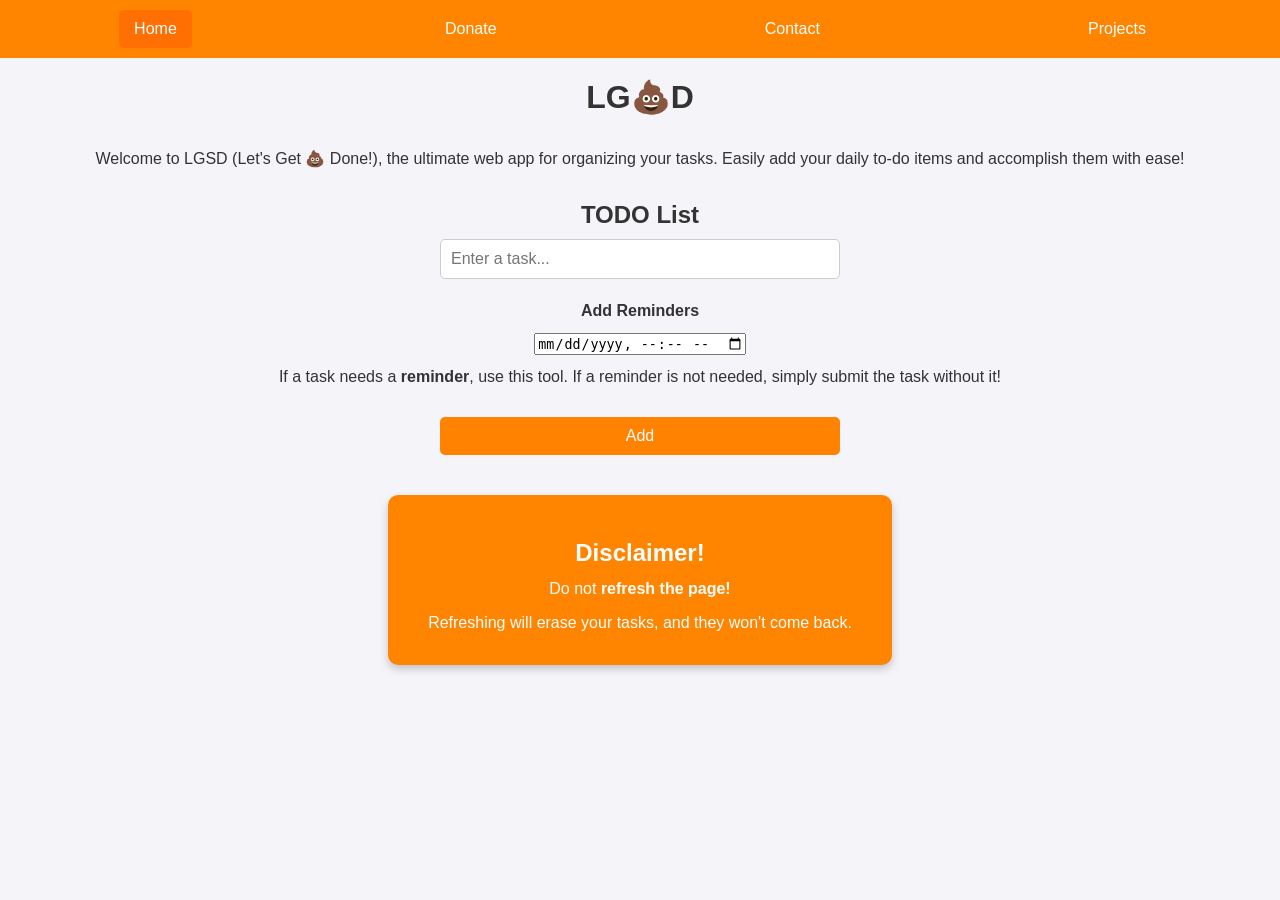
==== index.html @ 5c966602 "Update index.html" ====
<!DOCTYPE html>
<html lang="en">
<head>
    <meta charset="UTF-8">
    <meta name="viewport" content="width=device-width, initial-scale=1.0">
    <title>LGSD</title>
    <link rel="stylesheet" href="style.css">
    <link rel="icon" href="favicon.ico">
</head>
<body>
    <!-- Navigation bar -->
    <div class="topnav">
        <a class="active" href="index.html">Home</a>
        <a href="#donate">Donate</a>
        <a href="#contact">Contact</a>
        <a href="#project">Projects</a>
    </div>

    <!-- Header -->
    <h1>LG&#128169;D</h1>
    <p>Welcome to LGSD (Let's Get &#128169; Done!), the ultimate web app for organizing your tasks. Easily add your daily to-do items and accomplish them with ease!</p>
    
    <!-- Task input section -->
    <h2>TODO List</h2>
    <input type="text" id="new-task" placeholder="Enter a task..." aria-label="New task input">
    <p><strong>Add Reminders</strong></p>
    <input type="datetime-local" id="reminder-time" placeholder="Set a reminder">
    <p>If a task needs a <strong>reminder</strong>, use this tool. If a reminder is not needed, simply submit the task without it!</p>
    <br />
    <button id="add-task" aria-label="Add new task">Add</button>
    <ul id="task-list">
        <!-- Task items will be dynamically inserted here -->
    </ul>

    <!-- Disclaimer Section -->
    <div class="disclaimer">
        <h3>Disclaimer!</h3>
        <p>Do not <b>refresh the page!</b></p> 
        <br />
        <p>Refreshing will erase your tasks, and they won't come back.</p>
    </div>

    <!-- JavaScript -->
    <script src="script.js"></script>
</body>
</html>
---- style.css ----
/* General Styles */

body {
  font-family: Roboto, sans-serif;
  background-color: #f4f4f9;
  color: #333;
  margin: 0;
  padding: 0;
  display: flex;
  flex-direction: column;
  align-items: center;
  min-height: 100vh;
}

/* Navigation Bar */
.topnav {
  width: 100%;
  background-color: #ff8400;
  overflow: hidden;
  display: flex;
  justify-content: space-around;
  padding: 10px 0;
}

.topnav a {
  color: white;
  text-decoration: none;
  font-size: 16px;
  padding: 10px 15px;
  border-radius: 5px;
}

.topnav a.active,
.topnav a:hover {
  background-color: #ff6f01;
}

/* Header */
h1 {
  font-size: 2rem;
  margin-top: 20px;
  text-align: center;
}

h2 {
  font-size: 1.5rem;
  margin-top: 20px;
  text-align: center;
}

h3 {
  font-size: 1.2rem;
  margin-top: 20px 0 10px;
  text-align: center;
}

/* Description */
p {
  font-size: 1rem;
  margin: 10px 20px;
  text-align: center;
  line-height: 1.5;
}

/* Task Input Section */
h2 {
  font-size: 1.5rem;
  margin: 20px 0 10px;
}

input[type="text"] {
  width: calc(100% - 40px);
  max-width: 400px;
  padding: 10px;
  font-size: 1rem;
  border: 1px solid #ccc;
  border-radius: 5px;
  margin-bottom: 10px;
  box-sizing: border-box;
}

button#add-task {
  display: block;
  background-color: #FF8300;
  color: white;
  font-size: 1rem;
  padding: 10px 15px;
  border: none;
  border-radius: 5px;
  cursor: pointer;
  margin-bottom: 20px;
  width: calc(100% - 40px);
  max-width: 400px;
}

button#add-task:hover {
  background-color: #e78a00;
}

/* Task List */
ul#task-list {
  list-style: none;
  padding: 0;
  margin: 0;
  width: calc(100% - 40px);
  max-width: 400px;
}

ul#task-list li {
  display: flex;
  justify-content: space-between;
  align-items: center;
  background-color: #fff;
  margin-bottom: 10px;
  padding: 10px 15px;
  border-radius: 5px;
  box-shadow: 0 2px 4px rgba(0, 0, 0, 0.1);
}

ul#task-list li span {
  font-size: 1rem;
}

ul#task-list li button.delete-btn {
  background-color: #FF5C5C;
  color: white;
  border: none;
  border-radius: 5px;
  padding: 5px 10px;
  font-size: 0.9rem;
  cursor: pointer;
}

ul#task-list li button.delete-btn:hover {
  background-color: #ff504d;
}

/* Disclaimer */
.disclaimer {
  background-color: #FF8400; /* Orange background */
  color: white; /* White text */
  padding: 20px; /* Space inside the box */
  margin: 20px auto; /* Centered with margin from other elements */
  max-width: 600px; /* Restrict maximum width for readability */
  border-radius: 10px; /* Rounded corners */
  box-shadow: 0 4px 8px rgba(0, 0, 0, 0.2); /* Subtle shadow for depth */
  text-align: center; /* Center-align the text */
  font-size: 1rem; /* Text size */
}

.disclaimer h3 {
  font-size: 1.5rem; /* Larger font size for the title */
  margin-bottom: 10px; /* Add spacing below the title */
}

.disclaimer p {
  font-size: 1rem;
  line-height: 1.5; /* Increase line spacing for readability */
}

/* Mobile-Friendly Adjustments */
@media (max-width: 768px) {
  h1 {
    font-size: 1.8rem;
  }

  p {
    font-size: 0.9rem;
    margin: 10px 15px;
  }

  input[type="text"],
  button#add-task {
    width: calc(100% - 30px);
  }

  ul#task-list li {
    flex-direction: column;
    align-items: flex-start;
  }

  ul#task-list li button.delete-btn {
    margin-top: 10px;
    align-self: flex-end;
  }
  
}
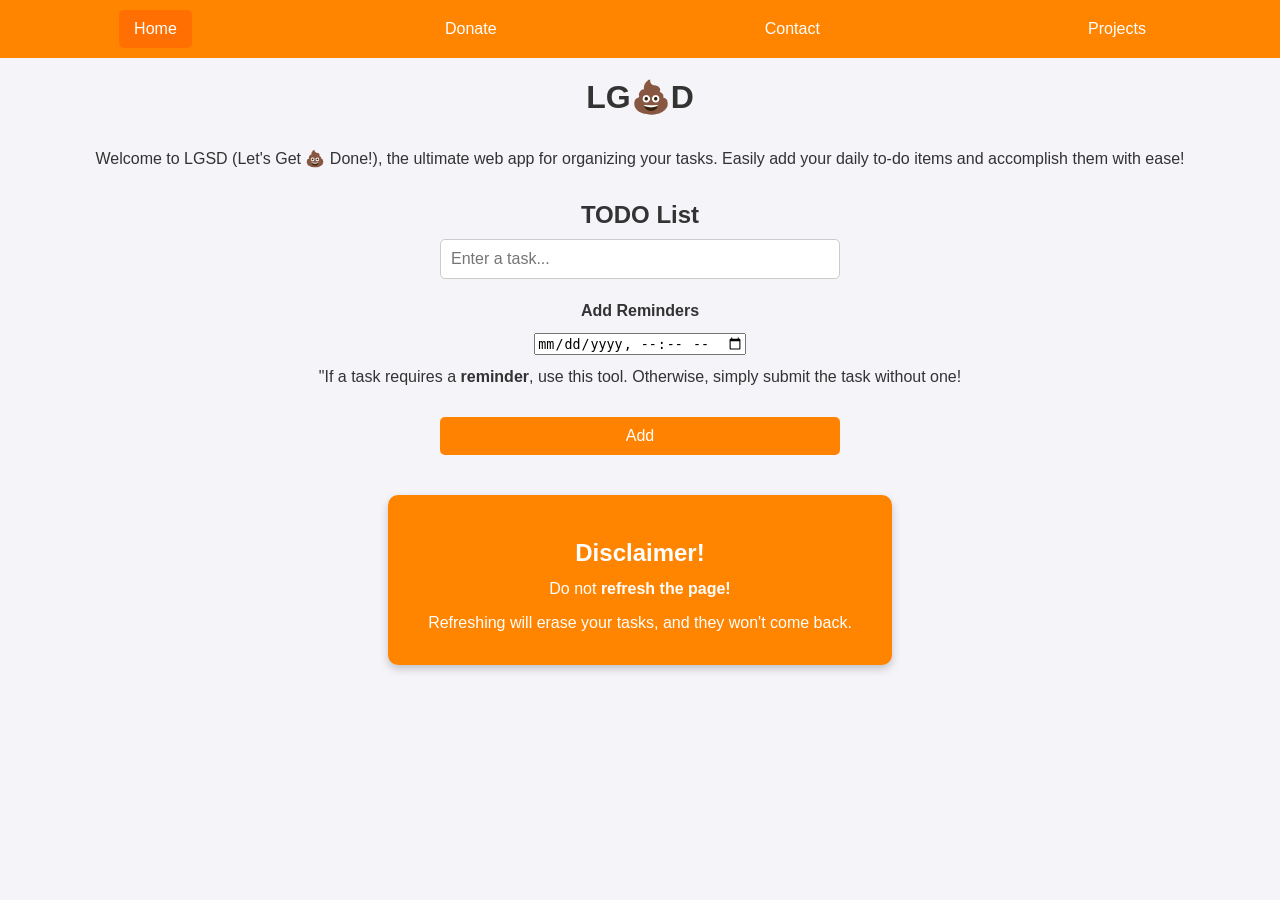
==== commit 779023c6: "Update index.html" ====
--- a/index.html
+++ b/index.html
@@ -25,7 +25,7 @@
     <input type="text" id="new-task" placeholder="Enter a task..." aria-label="New task input">
     <p><strong>Add Reminders</strong></p>
     <input type="datetime-local" id="reminder-time" placeholder="Set a reminder">
-    <p>If a task needs a <strong>reminder</strong>, use this tool. If a reminder is not needed, simply submit the task without it!</p>
+    <p>"If a task requires a <strong>reminder</strong>, use this tool. Otherwise, simply submit the task without one!</p>
     <br />
     <button id="add-task" aria-label="Add new task">Add</button>
     <ul id="task-list">
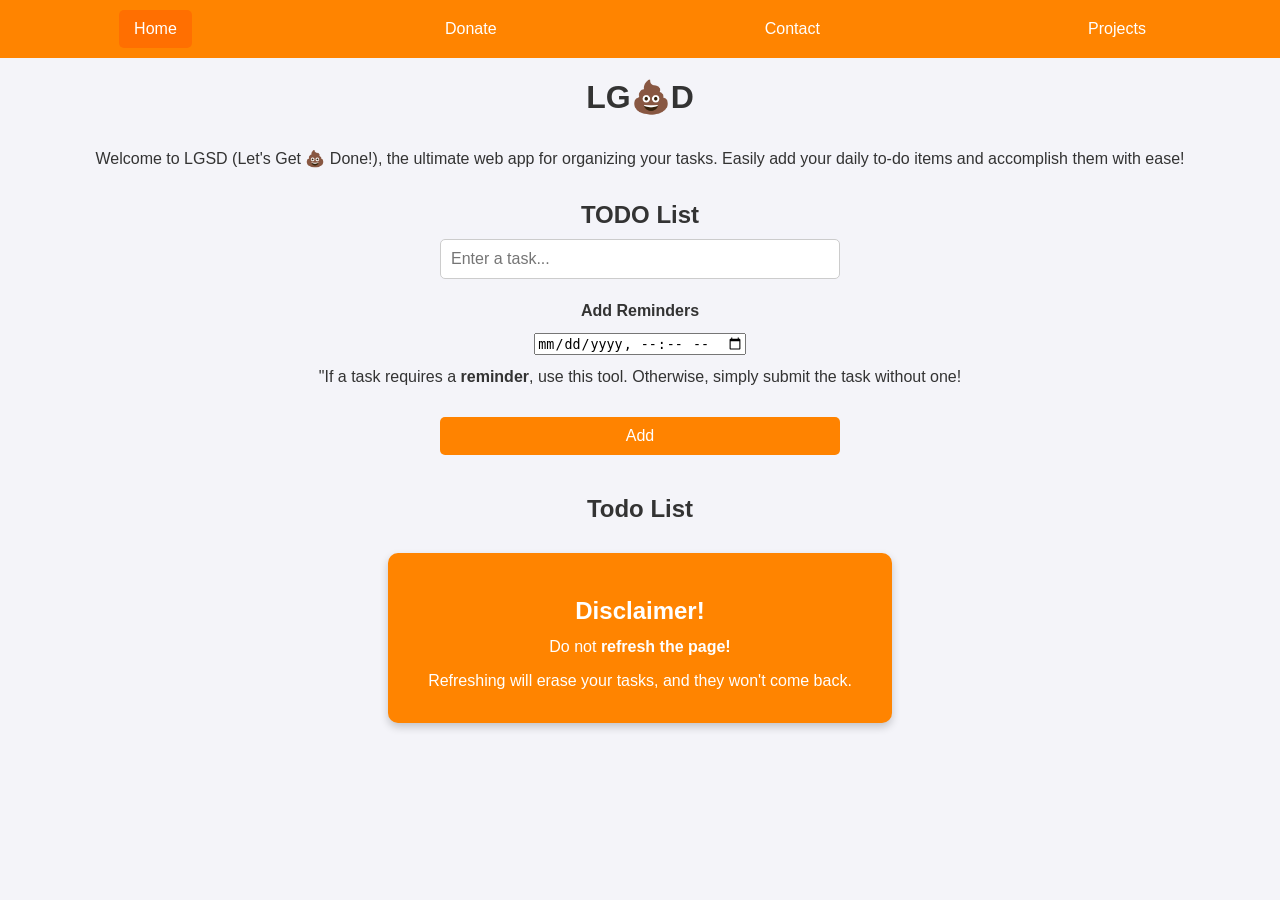
==== commit 04305d3a: "Update index.html" ====
--- a/index.html
+++ b/index.html
@@ -31,7 +31,11 @@
     <ul id="task-list">
         <!-- Task items will be dynamically inserted here -->
     </ul>
-
+    <!--Task Script-->
+    <h2>Todo List</h2>
+    <!-- JavaScript -->
+    <script src="script.js"></script>
+ 
     <!-- Disclaimer Section -->
     <div class="disclaimer">
         <h3>Disclaimer!</h3>
@@ -39,8 +43,5 @@
         <br />
         <p>Refreshing will erase your tasks, and they won't come back.</p>
     </div>
-
-    <!-- JavaScript -->
-    <script src="script.js"></script>
 </body>
 </html>
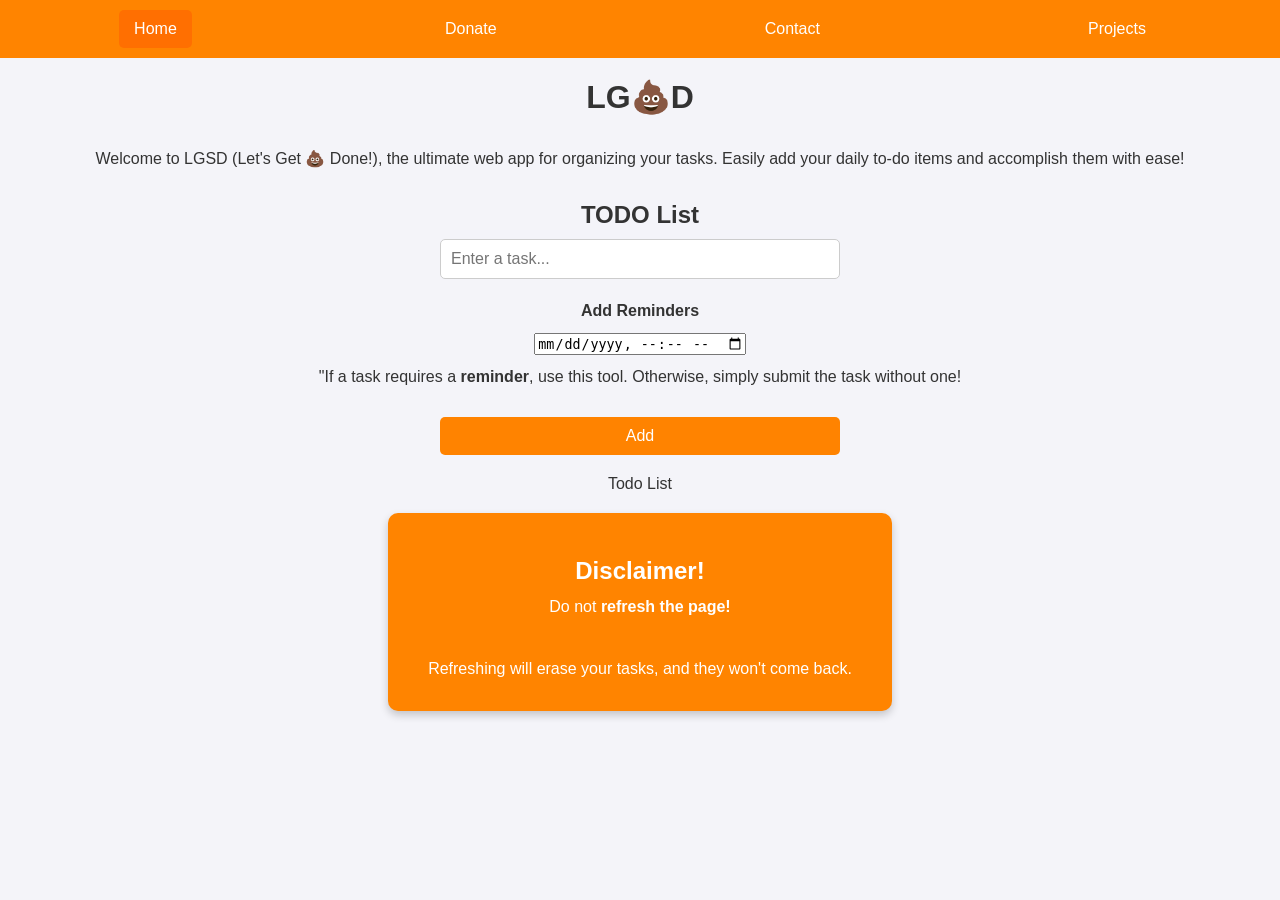
==== commit 7671ed37: "Update index.html" ====
--- a/index.html
+++ b/index.html
@@ -31,17 +31,16 @@
     <ul id="task-list">
         <!-- Task items will be dynamically inserted here -->
     </ul>
-    <!--Task Script-->
+    <div class="taskList"
     <h2>Todo List</h2>
     <!-- JavaScript -->
     <script src="script.js"></script>
+    </div>
  
     <!-- Disclaimer Section -->
     <div class="disclaimer">
         <h3>Disclaimer!</h3>
-        <p>Do not <b>refresh the page!</b></p> 
-        <br />
-        <p>Refreshing will erase your tasks, and they won't come back.</p>
+        <p>Do not <b>refresh the page!</b></p> <BR> <p>Refreshing will erase your tasks, and they won't come back.</p>
     </div>
 </body>
 </html>
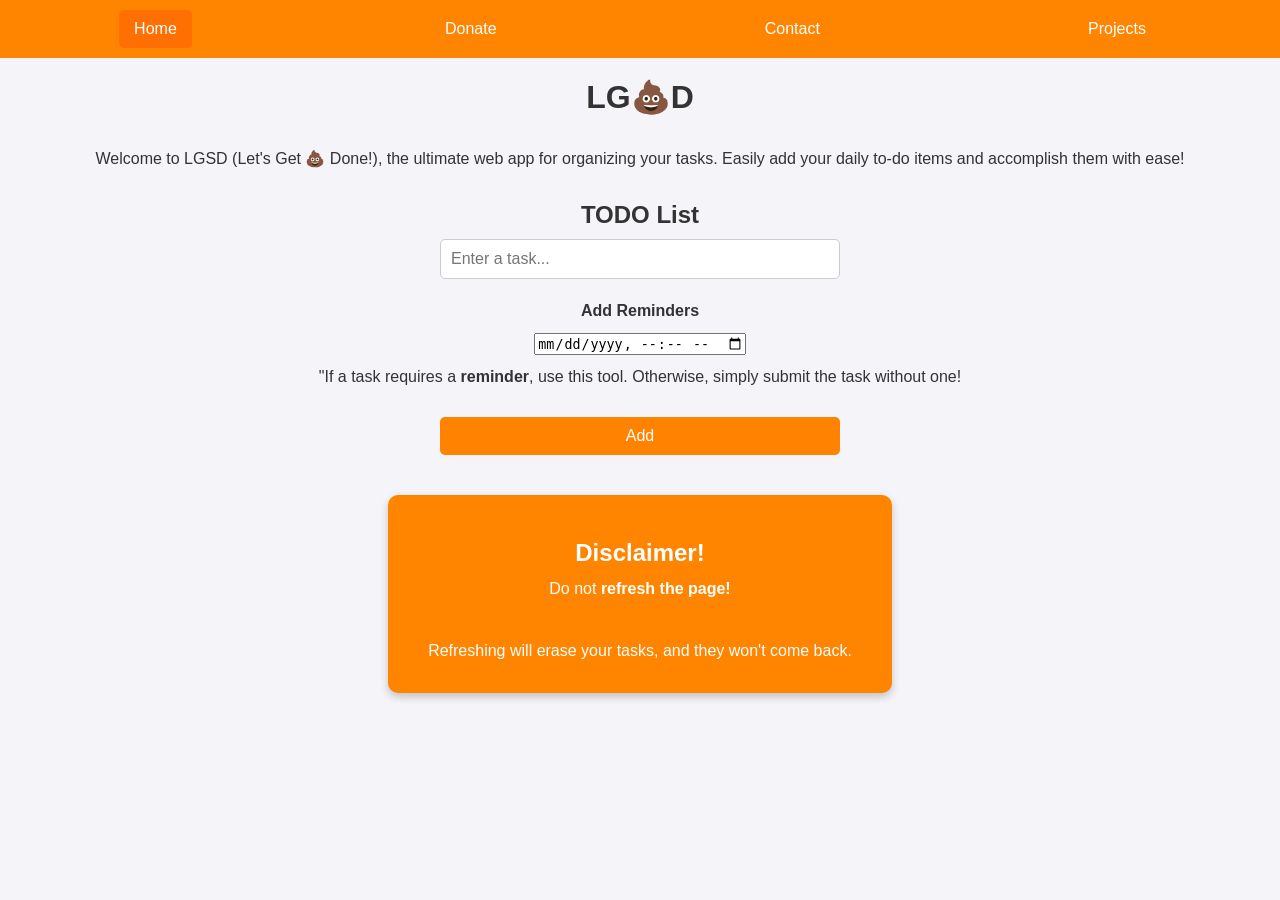
==== commit 68480802: "Update index.html" ====
--- a/index.html
+++ b/index.html
@@ -31,8 +31,8 @@
     <ul id="task-list">
         <!-- Task items will be dynamically inserted here -->
     </ul>
-    <div class="taskList"
-    <h2>Todo List</h2>
+    
+    <div class="taskList">
     <!-- JavaScript -->
     <script src="script.js"></script>
     </div>
--- a/style.css
+++ b/style.css
@@ -97,6 +97,15 @@
   background-color: #e78a00;
 }
 
+/* task div */
+.taskList {
+  background-colo: #E4C045;
+  padding: 0;
+  margin: 0;
+  width: calc(100% - 40px);
+  max-width: 400px;
+}
+  
 /* Task List */
 ul#task-list {
   list-style: none;
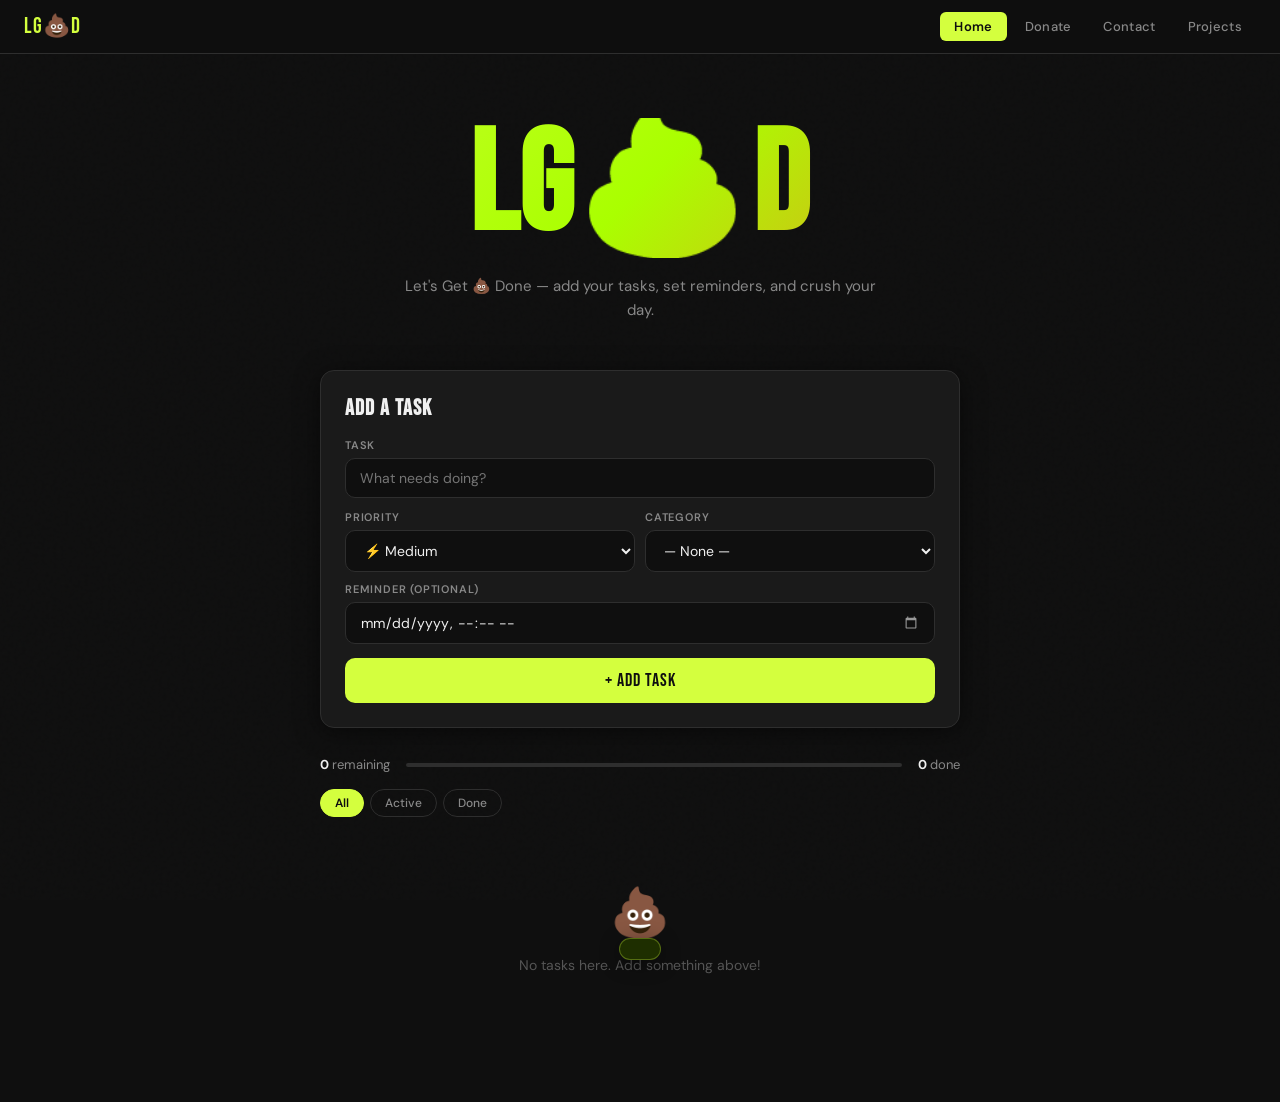
==== commit c28a23c8: "Update index.html" ====
--- a/index.html
+++ b/index.html
@@ -1,46 +1,730 @@
 <!DOCTYPE html>
 <html lang="en">
 <head>
-    <meta charset="UTF-8">
-    <meta name="viewport" content="width=device-width, initial-scale=1.0">
-    <title>LGSD</title>
-    <link rel="stylesheet" href="style.css">
-    <link rel="icon" href="favicon.ico">
+  <meta charset="UTF-8">
+  <meta name="viewport" content="width=device-width, initial-scale=1.0">
+  <title>LG💩D — Let's Get It Done</title>
+  <link rel="preconnect" href="https://fonts.googleapis.com">
+  <link href="https://fonts.googleapis.com/css2?family=Bebas+Neue&family=DM+Sans:wght@400;500;600&display=swap" rel="stylesheet">
+  <style>
+    /* ── Reset & Variables ─────────────────────────────── */
+    *, *::before, *::after { box-sizing: border-box; margin: 0; padding: 0; }
+
+    :root {
+      --bg:       #0f0f0f;
+      --surface:  #1a1a1a;
+      --border:   #2e2e2e;
+      --accent:   #d4ff3e;
+      --accent2:  #ff6b35;
+      --muted:    #555;
+      --text:     #f0f0f0;
+      --subtext:  #888;
+      --done-bg:  #1c2a0e;
+      --done-text:#6aaa1a;
+      --radius:   10px;
+      --shadow:   0 4px 24px rgba(0,0,0,.5);
+    }
+
+    body {
+      background: var(--bg);
+      color: var(--text);
+      font-family: 'DM Sans', sans-serif;
+      min-height: 100vh;
+      padding: 0;
+      overflow-x: hidden;
+    }
+
+    /* ── Noise texture overlay ─────────────────────────── */
+    body::before {
+      content: '';
+      position: fixed;
+      inset: 0;
+      background-image: url("data:image/svg+xml,%3Csvg viewBox='0 0 256 256' xmlns='http://www.w3.org/2000/svg'%3E%3Cfilter id='n'%3E%3CfeTurbulence type='fractalNoise' baseFrequency='0.9' numOctaves='4' stitchTiles='stitch'/%3E%3C/filter%3E%3Crect width='100%25' height='100%25' filter='url(%23n)' opacity='0.04'/%3E%3C/svg%3E");
+      pointer-events: none;
+      z-index: 0;
+      opacity: .4;
+    }
+
+    /* ── Top Nav ───────────────────────────────────────── */
+    nav {
+      display: flex;
+      align-items: center;
+      gap: 4px;
+      padding: 12px 24px;
+      border-bottom: 1px solid var(--border);
+      position: sticky;
+      top: 0;
+      background: rgba(15,15,15,.92);
+      backdrop-filter: blur(12px);
+      z-index: 100;
+    }
+
+    nav a {
+      color: var(--subtext);
+      text-decoration: none;
+      font-size: 13px;
+      font-weight: 500;
+      padding: 6px 14px;
+      border-radius: 6px;
+      transition: color .2s, background .2s;
+      letter-spacing: .3px;
+    }
+    nav a:hover { color: var(--text); background: var(--border); }
+    nav a.active { color: var(--bg); background: var(--accent); font-weight: 600; }
+
+    nav .brand {
+      font-family: 'Bebas Neue', sans-serif;
+      font-size: 22px;
+      color: var(--accent);
+      letter-spacing: 1px;
+      margin-right: auto;
+    }
+
+    /* ── Hero ──────────────────────────────────────────── */
+    header {
+      position: relative;
+      z-index: 1;
+      text-align: center;
+      padding: 64px 24px 48px;
+    }
+
+    header h1 {
+      font-family: 'Bebas Neue', sans-serif;
+      font-size: clamp(72px, 14vw, 140px);
+      line-height: 1;
+      letter-spacing: 2px;
+      background: linear-gradient(135deg, var(--accent) 0%, #aaff00 50%, var(--accent2) 100%);
+      -webkit-background-clip: text;
+      -webkit-text-fill-color: transparent;
+      background-clip: text;
+    }
+
+    header p {
+      max-width: 480px;
+      margin: 16px auto 0;
+      color: var(--subtext);
+      font-size: 15px;
+      line-height: 1.6;
+    }
+
+    /* ── Main layout ───────────────────────────────────── */
+    main {
+      position: relative;
+      z-index: 1;
+      max-width: 680px;
+      margin: 0 auto;
+      padding: 0 20px 80px;
+    }
+
+    /* ── Input Card ────────────────────────────────────── */
+    .input-card {
+      background: var(--surface);
+      border: 1px solid var(--border);
+      border-radius: 14px;
+      padding: 24px;
+      box-shadow: var(--shadow);
+      margin-bottom: 28px;
+    }
+
+    .input-card h2 {
+      font-family: 'Bebas Neue', sans-serif;
+      font-size: 22px;
+      letter-spacing: 1px;
+      color: var(--text);
+      margin-bottom: 16px;
+    }
+
+    .input-row {
+      display: flex;
+      gap: 10px;
+      margin-bottom: 12px;
+    }
+
+    input[type="text"],
+    input[type="datetime-local"],
+    select {
+      background: var(--bg);
+      border: 1px solid var(--border);
+      border-radius: var(--radius);
+      color: var(--text);
+      font-family: 'DM Sans', sans-serif;
+      font-size: 14px;
+      padding: 10px 14px;
+      outline: none;
+      transition: border-color .2s, box-shadow .2s;
+      width: 100%;
+    }
+
+    input[type="text"]:focus,
+    input[type="datetime-local"]:focus,
+    select:focus {
+      border-color: var(--accent);
+      box-shadow: 0 0 0 3px rgba(212,255,62,.12);
+    }
+
+    input[type="datetime-local"]::-webkit-calendar-picker-indicator {
+      filter: invert(.6);
+      cursor: pointer;
+    }
+
+    .input-meta {
+      display: grid;
+      grid-template-columns: 1fr 1fr;
+      gap: 10px;
+      margin-bottom: 14px;
+    }
+
+    label.field-label {
+      display: block;
+      font-size: 11px;
+      font-weight: 600;
+      letter-spacing: .8px;
+      text-transform: uppercase;
+      color: var(--subtext);
+      margin-bottom: 6px;
+    }
+
+    select option { background: #1a1a1a; }
+
+    /* ── Priority pip ──────────────────────────────────── */
+    .priority-wrap { position: relative; }
+
+    /* ── Add Button ────────────────────────────────────── */
+    .btn-add {
+      width: 100%;
+      padding: 12px;
+      background: var(--accent);
+      color: #0f0f0f;
+      border: none;
+      border-radius: var(--radius);
+      font-family: 'Bebas Neue', sans-serif;
+      font-size: 18px;
+      letter-spacing: 1px;
+      cursor: pointer;
+      transition: transform .15s, background .2s, box-shadow .2s;
+    }
+
+    .btn-add:hover {
+      background: #c5ef30;
+      box-shadow: 0 0 20px rgba(212,255,62,.3);
+      transform: translateY(-1px);
+    }
+    .btn-add:active { transform: translateY(0); }
+
+    /* ── Stats bar ─────────────────────────────────────── */
+    .stats-bar {
+      display: flex;
+      align-items: center;
+      gap: 16px;
+      margin-bottom: 16px;
+      font-size: 13px;
+      color: var(--subtext);
+    }
+
+    .stats-bar strong { color: var(--text); }
+
+    .stats-bar .progress-wrap {
+      flex: 1;
+      height: 4px;
+      background: var(--border);
+      border-radius: 99px;
+      overflow: hidden;
+    }
+
+    .stats-bar .progress-fill {
+      height: 100%;
+      background: var(--accent);
+      border-radius: 99px;
+      transition: width .4s ease;
+    }
+
+    /* ── Filter tabs ───────────────────────────────────── */
+    .filter-tabs {
+      display: flex;
+      gap: 6px;
+      margin-bottom: 16px;
+    }
+
+    .filter-tab {
+      background: transparent;
+      border: 1px solid var(--border);
+      color: var(--subtext);
+      border-radius: 99px;
+      font-family: 'DM Sans', sans-serif;
+      font-size: 12px;
+      font-weight: 500;
+      padding: 5px 14px;
+      cursor: pointer;
+      transition: all .2s;
+    }
+    .filter-tab:hover { border-color: var(--accent); color: var(--accent); }
+    .filter-tab.active { background: var(--accent); border-color: var(--accent); color: #0f0f0f; font-weight: 600; }
+
+    /* ── Task List ─────────────────────────────────────── */
+    #task-list {
+      list-style: none;
+      display: flex;
+      flex-direction: column;
+      gap: 10px;
+    }
+
+    .task-item {
+      background: var(--surface);
+      border: 1px solid var(--border);
+      border-radius: var(--radius);
+      padding: 14px 16px;
+      display: flex;
+      align-items: flex-start;
+      gap: 12px;
+      transition: border-color .2s, opacity .3s, transform .3s;
+      animation: slideIn .25s ease forwards;
+    }
+
+    @keyframes slideIn {
+      from { opacity: 0; transform: translateY(-10px); }
+      to   { opacity: 1; transform: translateY(0); }
+    }
+
+    .task-item:hover { border-color: #3e3e3e; }
+
+    .task-item.done {
+      background: var(--done-bg);
+      border-color: #2a4a0a;
+      opacity: .75;
+    }
+    .task-item.done .task-text { text-decoration: line-through; color: var(--done-text); }
+
+    /* Custom checkbox */
+    .task-check {
+      flex-shrink: 0;
+      width: 20px;
+      height: 20px;
+      border: 2px solid var(--border);
+      border-radius: 50%;
+      cursor: pointer;
+      display: flex;
+      align-items: center;
+      justify-content: center;
+      transition: all .2s;
+      margin-top: 1px;
+    }
+    .task-check:hover { border-color: var(--accent); }
+    .task-item.done .task-check {
+      background: var(--accent);
+      border-color: var(--accent);
+    }
+    .task-item.done .task-check::after {
+      content: '✓';
+      font-size: 11px;
+      font-weight: 700;
+      color: #0f0f0f;
+    }
+
+    .task-body { flex: 1; min-width: 0; }
+
+    .task-text {
+      font-size: 14px;
+      font-weight: 500;
+      line-height: 1.4;
+      color: var(--text);
+      word-break: break-word;
+    }
+
+    .task-meta {
+      display: flex;
+      align-items: center;
+      gap: 8px;
+      margin-top: 6px;
+      flex-wrap: wrap;
+    }
+
+    .tag {
+      font-size: 10px;
+      font-weight: 600;
+      letter-spacing: .5px;
+      text-transform: uppercase;
+      padding: 2px 8px;
+      border-radius: 99px;
+    }
+
+    /* Priority tags */
+    .tag-high   { background: rgba(255,80,80,.15); color: #ff6060; }
+    .tag-medium { background: rgba(255,165,0,.15);  color: #ffaa00; }
+    .tag-low    { background: rgba(100,200,100,.15); color: #64c864; }
+
+    /* Category tags */
+    .tag-cat {
+      background: rgba(212,255,62,.08);
+      color: var(--accent);
+      border: 1px solid rgba(212,255,62,.2);
+    }
+
+    .task-reminder {
+      font-size: 11px;
+      color: var(--subtext);
+      display: flex;
+      align-items: center;
+      gap: 4px;
+    }
+
+    .btn-delete {
+      flex-shrink: 0;
+      background: transparent;
+      border: 1px solid var(--border);
+      color: var(--muted);
+      border-radius: 6px;
+      font-size: 12px;
+      padding: 4px 10px;
+      cursor: pointer;
+      transition: all .2s;
+      font-family: 'DM Sans', sans-serif;
+    }
+    .btn-delete:hover { background: rgba(255,80,80,.1); border-color: #ff5050; color: #ff5050; }
+
+    /* ── Empty state ───────────────────────────────────── */
+    .empty-state {
+      text-align: center;
+      padding: 48px 24px;
+      color: var(--muted);
+    }
+    .empty-state .emoji { font-size: 48px; display: block; margin-bottom: 12px; }
+    .empty-state p { font-size: 14px; }
+
+    /* ── Footer / Notification bar ─────────────────────── */
+    .notif-bar {
+      position: fixed;
+      bottom: 20px;
+      left: 50%;
+      transform: translateX(-50%) translateY(80px);
+      background: #1e2e00;
+      border: 1px solid rgba(212,255,62,.3);
+      color: var(--accent);
+      border-radius: 99px;
+      padding: 10px 20px;
+      font-size: 13px;
+      font-weight: 500;
+      z-index: 200;
+      transition: transform .3s ease;
+      white-space: nowrap;
+      box-shadow: 0 4px 20px rgba(0,0,0,.4);
+    }
+    .notif-bar.show { transform: translateX(-50%) translateY(0); }
+
+    /* ── Scrollbar ─────────────────────────────────────── */
+    ::-webkit-scrollbar { width: 6px; }
+    ::-webkit-scrollbar-track { background: var(--bg); }
+    ::-webkit-scrollbar-thumb { background: var(--border); border-radius: 99px; }
+
+    /* ── Responsive ────────────────────────────────────── */
+    @media (max-width: 500px) {
+      .input-meta { grid-template-columns: 1fr; }
+      nav .brand { font-size: 18px; }
+    }
+  </style>
 </head>
 <body>
-    <!-- Navigation bar -->
-    <div class="topnav">
-        <a class="active" href="index.html">Home</a>
-        <a href="#donate">Donate</a>
-        <a href="#contact">Contact</a>
-        <a href="#project">Projects</a>
+
+  <!-- Nav -->
+  <nav>
+    <span class="brand">LG💩D</span>
+    <a class="active" href="index.html">Home</a>
+    <a href="#donate">Donate</a>
+    <a href="#contact">Contact</a>
+    <a href="#project">Projects</a>
+  </nav>
+
+  <!-- Hero -->
+  <header>
+    <h1>LG💩D</h1>
+    <p>Let's Get 💩 Done — add your tasks, set reminders, and crush your day.</p>
+  </header>
+
+  <!-- App -->
+  <main>
+
+    <!-- Input card -->
+    <div class="input-card">
+      <h2>Add a Task</h2>
+
+      <div class="input-row">
+        <div style="flex:1">
+          <label class="field-label">Task</label>
+          <input type="text" id="new-task" placeholder="What needs doing?" aria-label="New task input">
+        </div>
+      </div>
+
+      <div class="input-meta">
+        <div>
+          <label class="field-label">Priority</label>
+          <select id="priority">
+            <option value="medium">⚡ Medium</option>
+            <option value="high">🔥 High</option>
+            <option value="low">🌿 Low</option>
+          </select>
+        </div>
+        <div>
+          <label class="field-label">Category</label>
+          <select id="category">
+            <option value="">— None —</option>
+            <option value="Work">💼 Work</option>
+            <option value="Personal">🏠 Personal</option>
+            <option value="Health">💪 Health</option>
+            <option value="Finance">💰 Finance</option>
+            <option value="Other">📌 Other</option>
+          </select>
+        </div>
+        <div style="grid-column:1/-1">
+          <label class="field-label">Reminder (optional)</label>
+          <input type="datetime-local" id="reminder-time" aria-label="Reminder time">
+        </div>
+      </div>
+
+      <button class="btn-add" id="add-task">+ Add Task</button>
     </div>
 
-    <!-- Header -->
-    <h1>LG&#128169;D</h1>
-    <p>Welcome to LGSD (Let's Get &#128169; Done!), the ultimate web app for organizing your tasks. Easily add your daily to-do items and accomplish them with ease!</p>
-    
-    <!-- Task input section -->
-    <h2>TODO List</h2>
-    <input type="text" id="new-task" placeholder="Enter a task..." aria-label="New task input">
-    <p><strong>Add Reminders</strong></p>
-    <input type="datetime-local" id="reminder-time" placeholder="Set a reminder">
-    <p>"If a task requires a <strong>reminder</strong>, use this tool. Otherwise, simply submit the task without one!</p>
-    <br />
-    <button id="add-task" aria-label="Add new task">Add</button>
-    <ul id="task-list">
-        <!-- Task items will be dynamically inserted here -->
-    </ul>
-    
-    <div class="taskList">
-    <!-- JavaScript -->
-    <script src="script.js"></script>
+    <!-- Stats + Filter -->
+    <div class="stats-bar">
+      <span><strong id="stat-remain">0</strong> remaining</span>
+      <div class="progress-wrap">
+        <div class="progress-fill" id="progress-fill" style="width:0%"></div>
+      </div>
+      <span><strong id="stat-done">0</strong> done</span>
     </div>
- 
-    <!-- Disclaimer Section -->
-    <div class="disclaimer">
-        <h3>Disclaimer!</h3>
-        <p>Do not <b>refresh the page!</b></p> <BR> <p>Refreshing will erase your tasks, and they won't come back.</p>
+
+    <div class="filter-tabs">
+      <button class="filter-tab active" data-filter="all">All</button>
+      <button class="filter-tab" data-filter="active">Active</button>
+      <button class="filter-tab" data-filter="done">Done</button>
     </div>
+
+    <!-- Task list -->
+    <ul id="task-list"></ul>
+
+    <div class="empty-state" id="empty-state" style="display:none">
+      <span class="emoji">💩</span>
+      <p>No tasks here. Add something above!</p>
+    </div>
+
+  </main>
+
+  <!-- Toast notification bar -->
+  <div class="notif-bar" id="notif-bar"></div>
+
+  <script>
+    // ── State ──────────────────────────────────────────────
+    let tasks = JSON.parse(localStorage.getItem('lgsd-tasks') || '[]');
+    let currentFilter = 'all';
+
+    const taskInput     = document.getElementById('new-task');
+    const reminderInput = document.getElementById('reminder-time');
+    const priorityInput = document.getElementById('priority');
+    const categoryInput = document.getElementById('category');
+    const addBtn        = document.getElementById('add-task');
+    const taskListEl    = document.getElementById('task-list');
+    const emptyState    = document.getElementById('empty-state');
+    const progressFill  = document.getElementById('progress-fill');
+    const statRemain    = document.getElementById('stat-remain');
+    const statDone      = document.getElementById('stat-done');
+    const notifBar      = document.getElementById('notif-bar');
+
+    // ── Notifications ──────────────────────────────────────
+    if ('Notification' in window && Notification.permission === 'default') {
+      Notification.requestPermission();
+    }
+
+    // ── Toast ──────────────────────────────────────────────
+    function showToast(msg, duration = 2500) {
+      notifBar.textContent = msg;
+      notifBar.classList.add('show');
+      clearTimeout(showToast._t);
+      showToast._t = setTimeout(() => notifBar.classList.remove('show'), duration);
+    }
+
+    // ── Persistence ────────────────────────────────────────
+    function save() {
+      localStorage.setItem('lgsd-tasks', JSON.stringify(tasks));
+    }
+
+    // ── Render ─────────────────────────────────────────────
+    function render() {
+      taskListEl.innerHTML = '';
+
+      const filtered = tasks.filter(t => {
+        if (currentFilter === 'active') return !t.done;
+        if (currentFilter === 'done')   return  t.done;
+        return true;
+      });
+
+      const done    = tasks.filter(t => t.done).length;
+      const total   = tasks.length;
+      const pct     = total ? Math.round((done / total) * 100) : 0;
+
+      statDone.textContent    = done;
+      statRemain.textContent  = total - done;
+      progressFill.style.width = pct + '%';
+
+      emptyState.style.display = filtered.length === 0 ? 'block' : 'none';
+
+      filtered.forEach(task => {
+        const li = document.createElement('li');
+        li.className = 'task-item' + (task.done ? ' done' : '');
+        li.dataset.id = task.id;
+
+        // Checkbox
+        const check = document.createElement('div');
+        check.className = 'task-check';
+        check.title = task.done ? 'Mark incomplete' : 'Mark complete';
+        check.addEventListener('click', () => toggleDone(task.id));
+
+        // Body
+        const body = document.createElement('div');
+        body.className = 'task-body';
+
+        const text = document.createElement('div');
+        text.className = 'task-text';
+        text.textContent = task.text;
+
+        const meta = document.createElement('div');
+        meta.className = 'task-meta';
+
+        // Priority tag
+        const pTag = document.createElement('span');
+        pTag.className = `tag tag-${task.priority}`;
+        pTag.textContent = { high: '🔥 High', medium: '⚡ Med', low: '🌿 Low' }[task.priority] || task.priority;
+        meta.appendChild(pTag);
+
+        // Category tag
+        if (task.category) {
+          const cTag = document.createElement('span');
+          cTag.className = 'tag tag-cat';
+          cTag.textContent = task.category;
+          meta.appendChild(cTag);
+        }
+
+        // Reminder
+        if (task.reminder) {
+          const rTag = document.createElement('span');
+          rTag.className = 'task-reminder';
+          rTag.textContent = '⏰ ' + new Date(task.reminder).toLocaleString([], { month:'short', day:'numeric', hour:'2-digit', minute:'2-digit' });
+          meta.appendChild(rTag);
+        }
+
+        body.appendChild(text);
+        body.appendChild(meta);
+
+        // Delete
+        const del = document.createElement('button');
+        del.className = 'btn-delete';
+        del.textContent = '✕';
+        del.title = 'Delete task';
+        del.addEventListener('click', () => deleteTask(task.id));
+
+        li.appendChild(check);
+        li.appendChild(body);
+        li.appendChild(del);
+        taskListEl.appendChild(li);
+      });
+    }
+
+    // ── Add Task ───────────────────────────────────────────
+    addBtn.addEventListener('click', addTask);
+    taskInput.addEventListener('keydown', e => { if (e.key === 'Enter') addTask(); });
+
+    function addTask() {
+      const text = taskInput.value.trim();
+      if (!text) {
+        taskInput.focus();
+        taskInput.style.borderColor = '#ff5050';
+        setTimeout(() => taskInput.style.borderColor = '', 800);
+        return;
+      }
+
+      const reminderVal = reminderInput.value;
+      const task = {
+        id:       Date.now(),
+        text,
+        priority: priorityInput.value,
+        category: categoryInput.value,
+        reminder: reminderVal || null,
+        done:     false,
+        createdAt: new Date().toISOString(),
+      };
+
+      tasks.unshift(task);
+      save();
+      render();
+
+      // Schedule reminder
+      if (reminderVal) {
+        const ms = new Date(reminderVal).getTime() - Date.now();
+        if (ms > 0) {
+          setTimeout(() => {
+            if ('Notification' in window && Notification.permission === 'granted') {
+              new Notification('LG💩D Reminder', { body: task.text, icon: 'favicon.ico' });
+            } else {
+              alert(`⏰ Reminder: ${task.text}`);
+            }
+          }, ms);
+          showToast(`⏰ Reminder set for ${new Date(reminderVal).toLocaleTimeString([], { hour:'2-digit', minute:'2-digit' })}`);
+        }
+      } else {
+        showToast('Task added!');
+      }
+
+      // Clear
+      taskInput.value     = '';
+      reminderInput.value = '';
+      priorityInput.value = 'medium';
+      categoryInput.value = '';
+      taskInput.focus();
+    }
+
+    // ── Toggle Done ────────────────────────────────────────
+    function toggleDone(id) {
+      const t = tasks.find(t => t.id === id);
+      if (!t) return;
+      t.done = !t.done;
+      save();
+      render();
+      if (t.done) showToast('💩 Task crushed!');
+    }
+
+    // ── Delete ─────────────────────────────────────────────
+    function deleteTask(id) {
+      tasks = tasks.filter(t => t.id !== id);
+      save();
+      render();
+      showToast('Task removed.');
+    }
+
+    // ── Filter Tabs ────────────────────────────────────────
+    document.querySelectorAll('.filter-tab').forEach(btn => {
+      btn.addEventListener('click', () => {
+        document.querySelectorAll('.filter-tab').forEach(b => b.classList.remove('active'));
+        btn.classList.add('active');
+        currentFilter = btn.dataset.filter;
+        render();
+      });
+    });
+
+    // ── Init ───────────────────────────────────────────────
+    // Re-schedule any pending reminders from saved tasks
+    tasks.forEach(t => {
+      if (t.reminder && !t.done) {
+        const ms = new Date(t.reminder).getTime() - Date.now();
+        if (ms > 0) {
+          setTimeout(() => {
+            if ('Notification' in window && Notification.permission === 'granted') {
+              new Notification('LG💩D Reminder', { body: t.text });
+            } else {
+              alert(`⏰ Reminder: ${t.text}`);
+            }
+          }, ms);
+        }
+      }
+    });
+
+    render();
+  </script>
 </body>
 </html>
